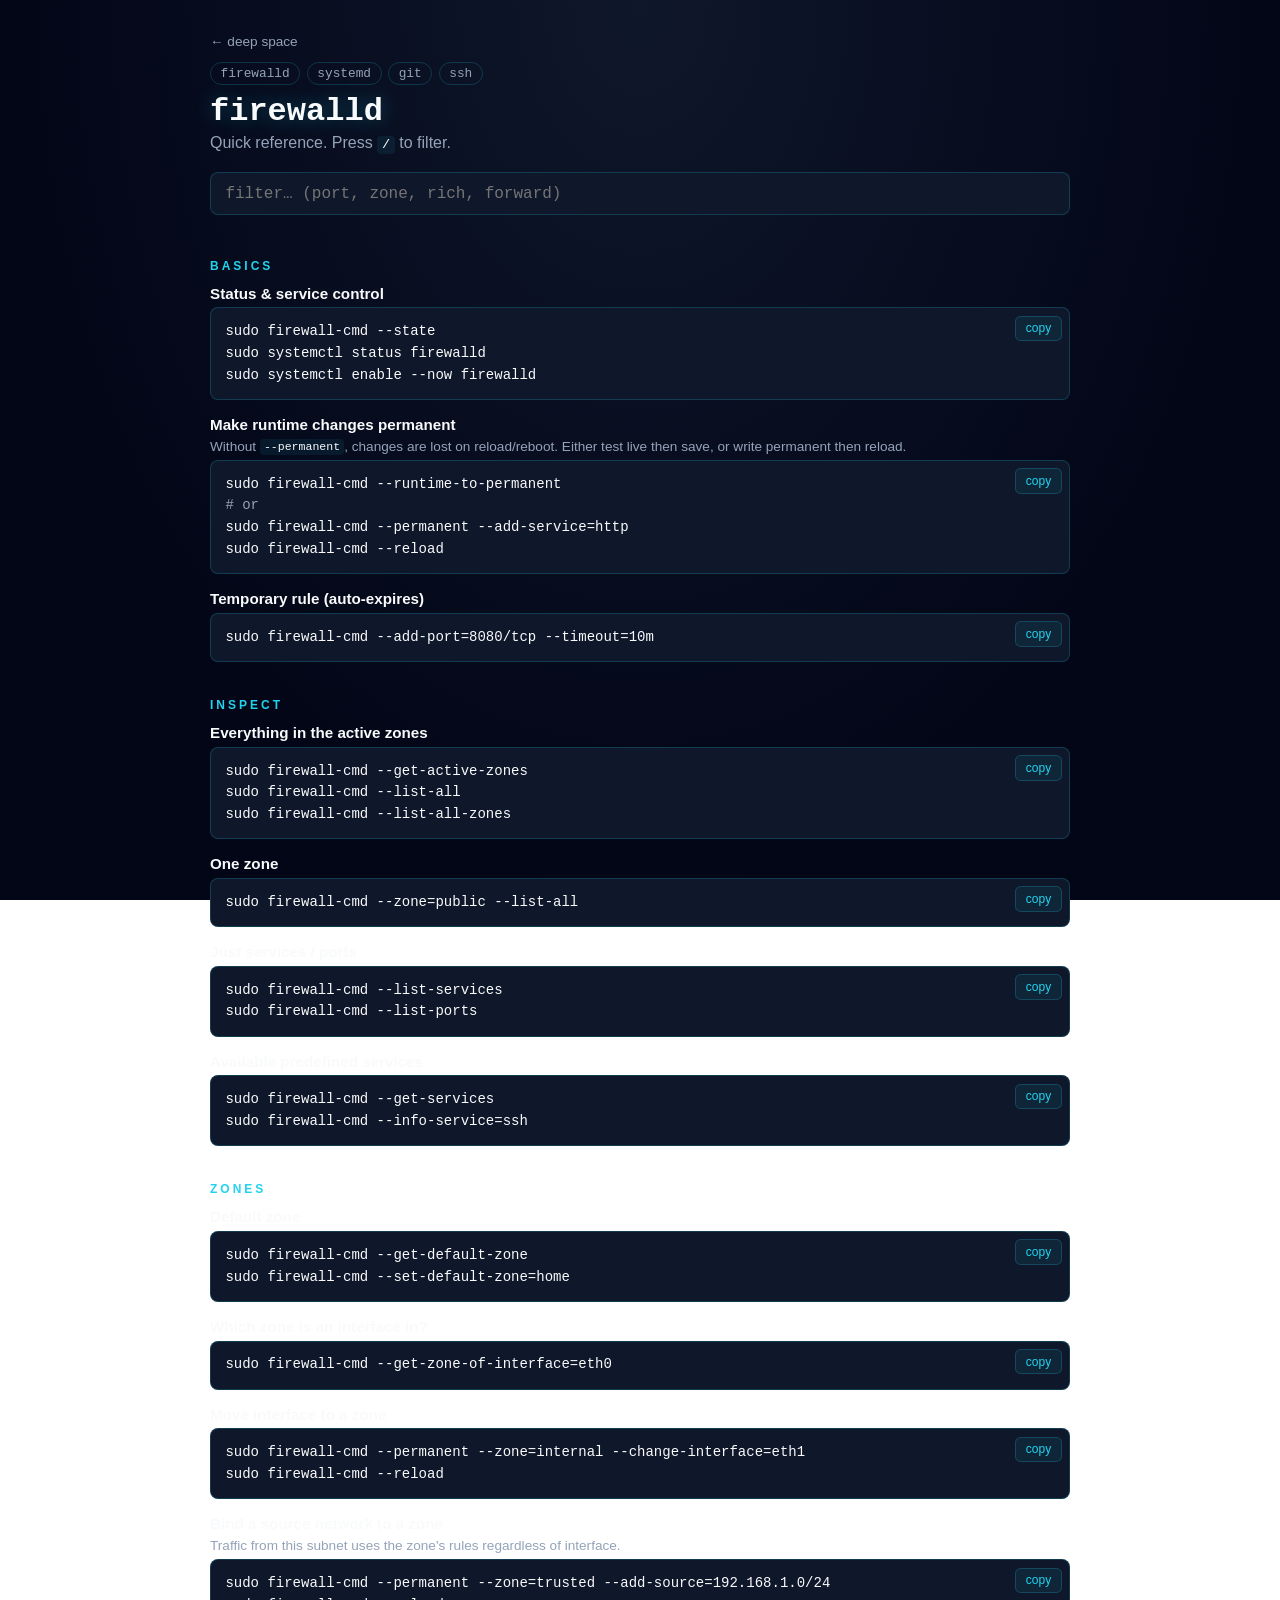
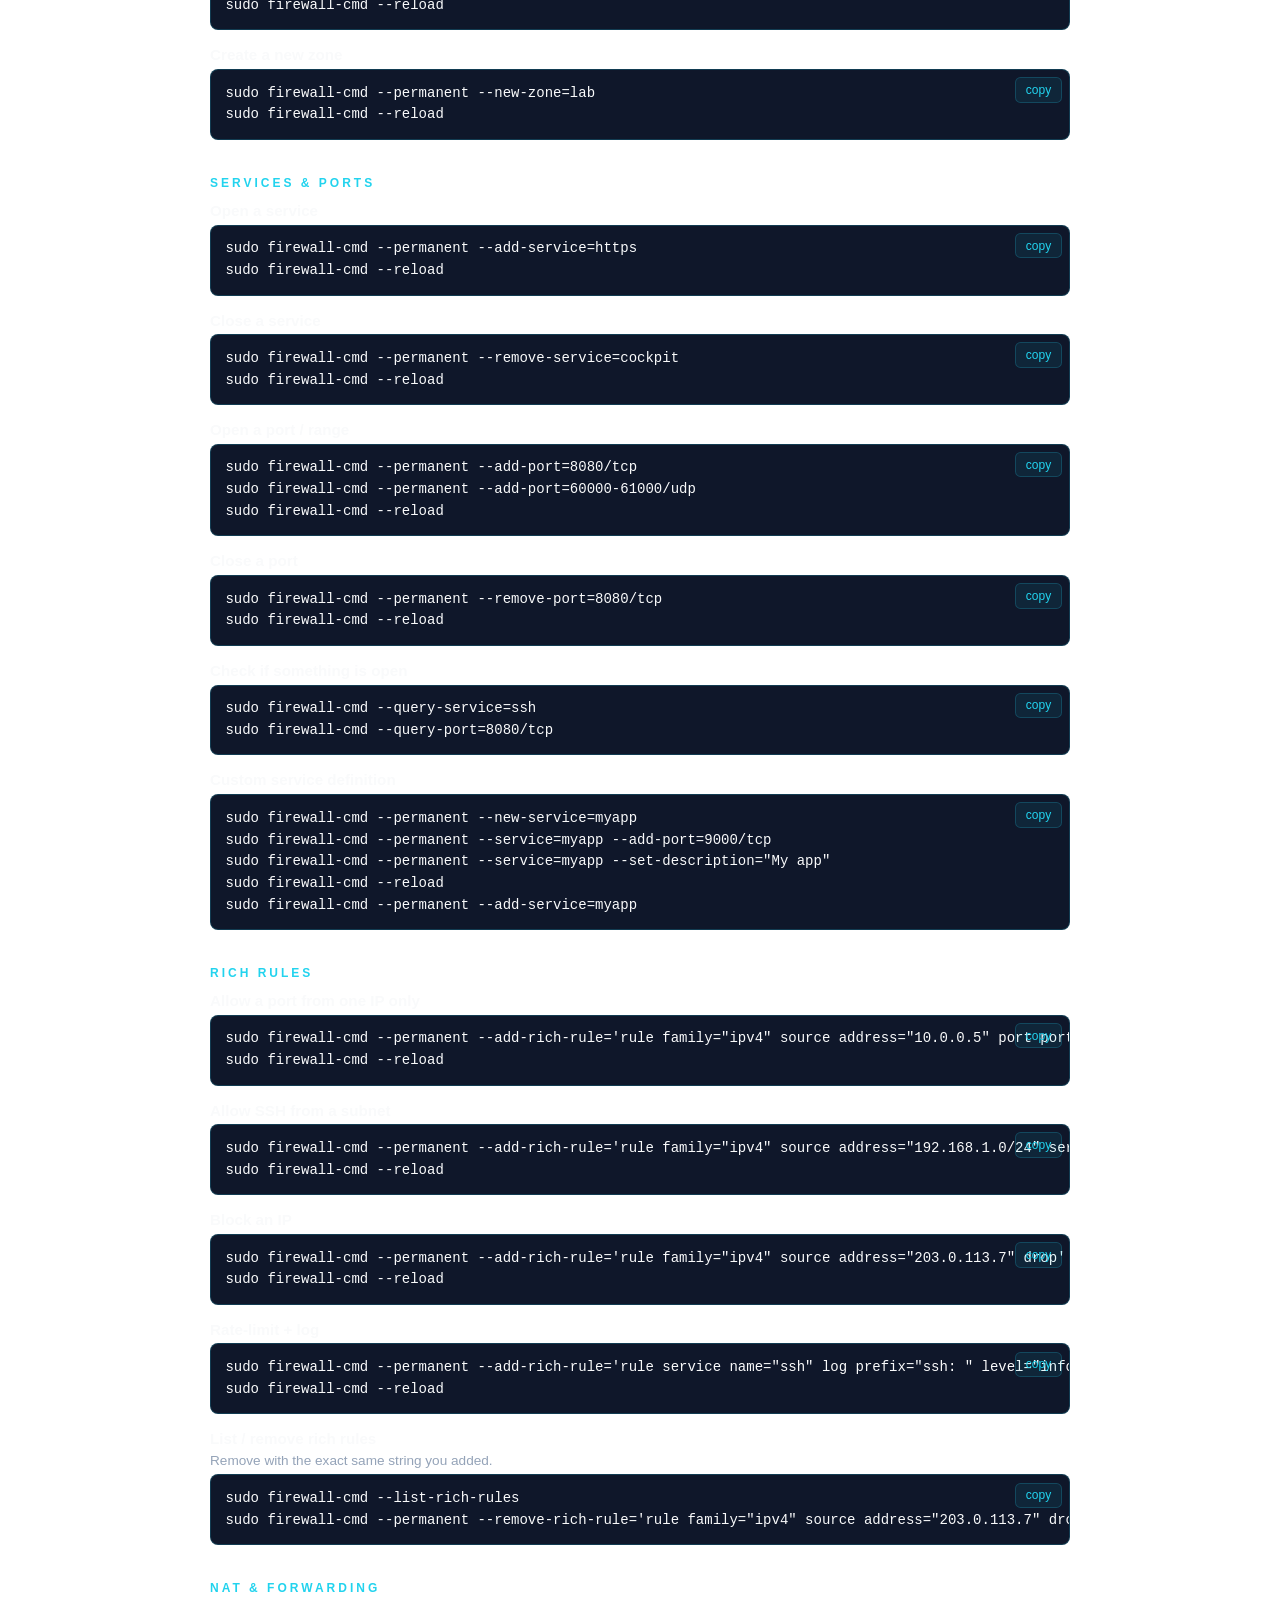
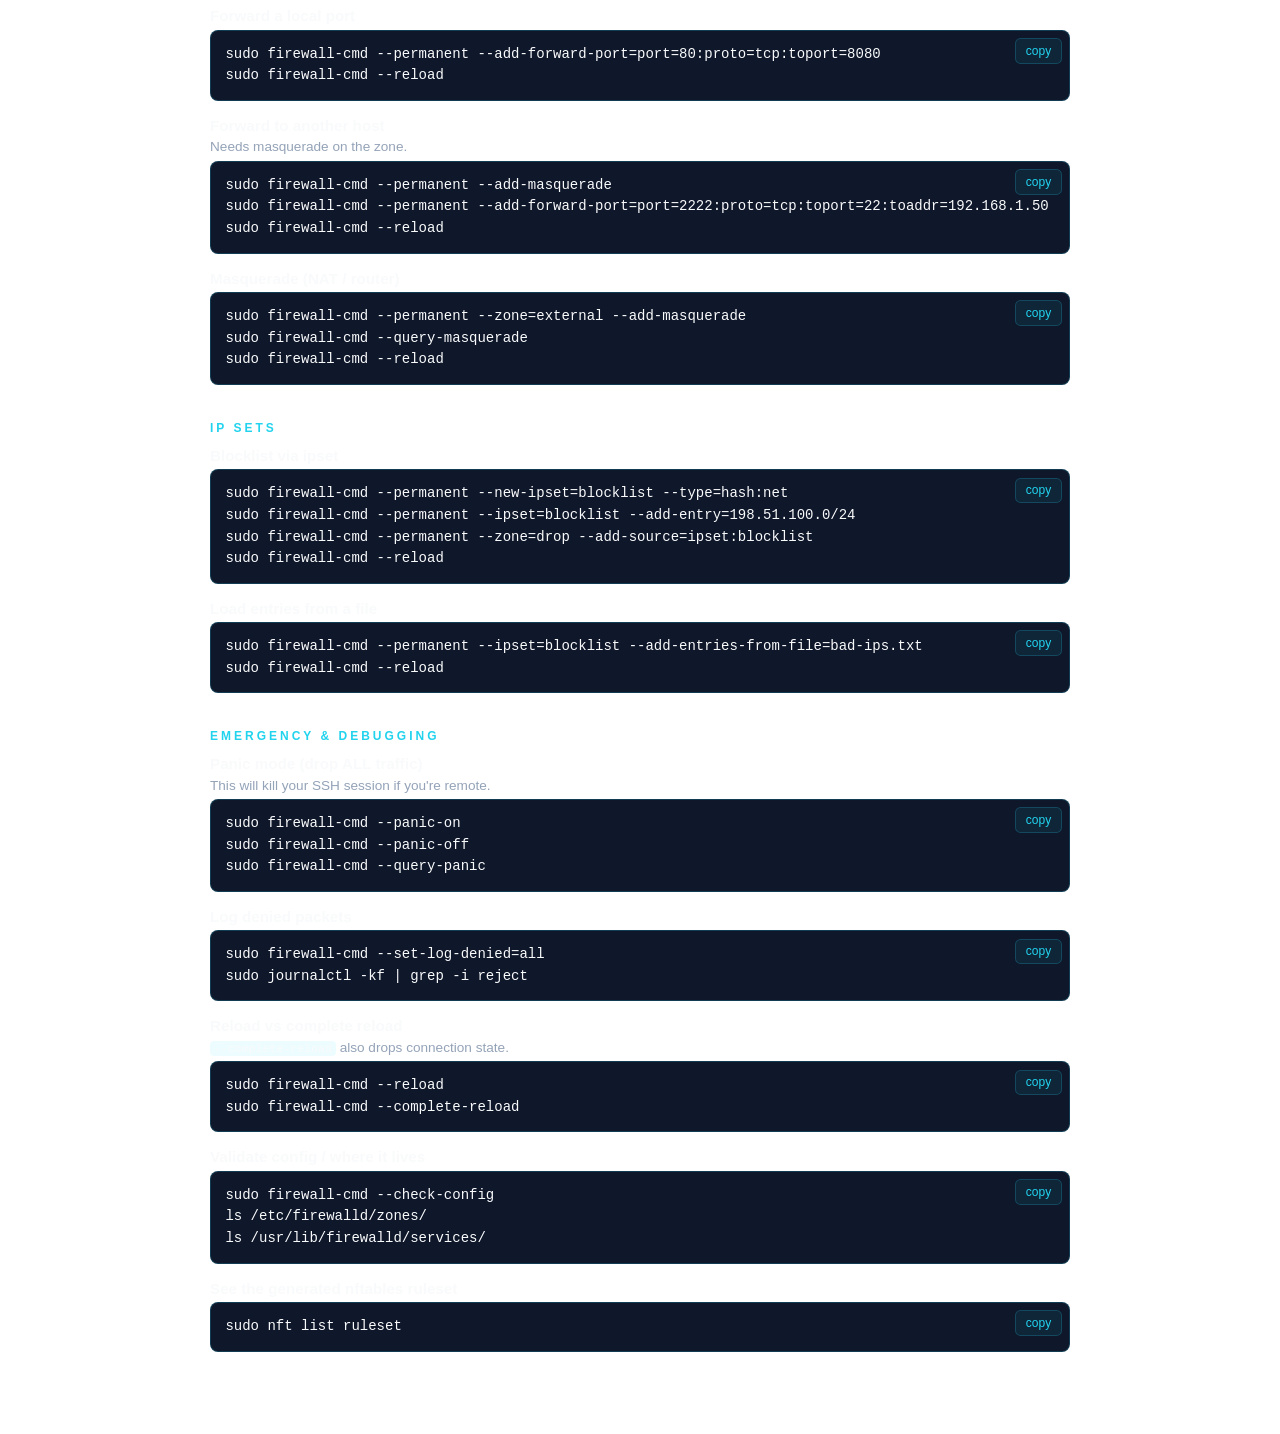
==== firewalld.html @ 0b42f3c3 "Add cheatsheets for stuff" ====
<!DOCTYPE html>
<html lang="en">
<head>
<meta charset="UTF-8">
<meta name="viewport" content="width=device-width, initial-scale=1.0">
<title>firewalld cheat sheet</title>
<link rel="stylesheet" href="/cheatsheet.css">
</head>
<body>
<main>

<header>
  <a href="/">← deep space</a>
  <h1>firewalld</h1>
  <p>Quick reference. Press <code class="inline">/</code> to filter.</p>
  <input id="filter" type="search" placeholder="filter… (port, zone, rich, forward)" autocomplete="off">
</header>

<section>
  <h2>Basics</h2>

  <div class="card">
    <h3>Status &amp; service control</h3>
    <div class="code"><pre>sudo firewall-cmd --state
sudo systemctl status firewalld
sudo systemctl enable --now firewalld</pre></div>
  </div>

  <div class="card">
    <h3>Make runtime changes permanent</h3>
    <p class="note">Without <code class="inline">--permanent</code>, changes are lost on reload/reboot. Either test live then save, or write permanent then reload.</p>
    <div class="code"><pre>sudo firewall-cmd --runtime-to-permanent
<span class="c"># or</span>
sudo firewall-cmd --permanent --add-service=http
sudo firewall-cmd --reload</pre></div>
  </div>

  <div class="card">
    <h3>Temporary rule (auto-expires)</h3>
    <div class="code"><pre>sudo firewall-cmd --add-port=8080/tcp --timeout=10m</pre></div>
  </div>
</section>

<section>
  <h2>Inspect</h2>

  <div class="card">
    <h3>Everything in the active zones</h3>
    <div class="code"><pre>sudo firewall-cmd --get-active-zones
sudo firewall-cmd --list-all
sudo firewall-cmd --list-all-zones</pre></div>
  </div>

  <div class="card">
    <h3>One zone</h3>
    <div class="code"><pre>sudo firewall-cmd --zone=public --list-all</pre></div>
  </div>

  <div class="card">
    <h3>Just services / ports</h3>
    <div class="code"><pre>sudo firewall-cmd --list-services
sudo firewall-cmd --list-ports</pre></div>
  </div>

  <div class="card">
    <h3>Available predefined services</h3>
    <div class="code"><pre>sudo firewall-cmd --get-services
sudo firewall-cmd --info-service=ssh</pre></div>
  </div>
</section>

<section>
  <h2>Zones</h2>

  <div class="card">
    <h3>Default zone</h3>
    <div class="code"><pre>sudo firewall-cmd --get-default-zone
sudo firewall-cmd --set-default-zone=home</pre></div>
  </div>

  <div class="card">
    <h3>Which zone is an interface in?</h3>
    <div class="code"><pre>sudo firewall-cmd --get-zone-of-interface=eth0</pre></div>
  </div>

  <div class="card">
    <h3>Move interface to a zone</h3>
    <div class="code"><pre>sudo firewall-cmd --permanent --zone=internal --change-interface=eth1
sudo firewall-cmd --reload</pre></div>
  </div>

  <div class="card">
    <h3>Bind a source network to a zone</h3>
    <p class="note">Traffic from this subnet uses the zone's rules regardless of interface.</p>
    <div class="code"><pre>sudo firewall-cmd --permanent --zone=trusted --add-source=192.168.1.0/24
sudo firewall-cmd --reload</pre></div>
  </div>

  <div class="card">
    <h3>Create a new zone</h3>
    <div class="code"><pre>sudo firewall-cmd --permanent --new-zone=lab
sudo firewall-cmd --reload</pre></div>
  </div>
</section>

<section>
  <h2>Services &amp; ports</h2>

  <div class="card">
    <h3>Open a service</h3>
    <div class="code"><pre>sudo firewall-cmd --permanent --add-service=https
sudo firewall-cmd --reload</pre></div>
  </div>

  <div class="card">
    <h3>Close a service</h3>
    <div class="code"><pre>sudo firewall-cmd --permanent --remove-service=cockpit
sudo firewall-cmd --reload</pre></div>
  </div>

  <div class="card">
    <h3>Open a port / range</h3>
    <div class="code"><pre>sudo firewall-cmd --permanent --add-port=8080/tcp
sudo firewall-cmd --permanent --add-port=60000-61000/udp
sudo firewall-cmd --reload</pre></div>
  </div>

  <div class="card">
    <h3>Close a port</h3>
    <div class="code"><pre>sudo firewall-cmd --permanent --remove-port=8080/tcp
sudo firewall-cmd --reload</pre></div>
  </div>

  <div class="card">
    <h3>Check if something is open</h3>
    <div class="code"><pre>sudo firewall-cmd --query-service=ssh
sudo firewall-cmd --query-port=8080/tcp</pre></div>
  </div>

  <div class="card">
    <h3>Custom service definition</h3>
    <div class="code"><pre>sudo firewall-cmd --permanent --new-service=myapp
sudo firewall-cmd --permanent --service=myapp --add-port=9000/tcp
sudo firewall-cmd --permanent --service=myapp --set-description="My app"
sudo firewall-cmd --reload
sudo firewall-cmd --permanent --add-service=myapp</pre></div>
  </div>
</section>

<section>
  <h2>Rich rules</h2>

  <div class="card">
    <h3>Allow a port from one IP only</h3>
    <div class="code"><pre>sudo firewall-cmd --permanent --add-rich-rule='rule family="ipv4" source address="10.0.0.5" port port="5432" protocol="tcp" accept'
sudo firewall-cmd --reload</pre></div>
  </div>

  <div class="card">
    <h3>Allow SSH from a subnet</h3>
    <div class="code"><pre>sudo firewall-cmd --permanent --add-rich-rule='rule family="ipv4" source address="192.168.1.0/24" service name="ssh" accept'
sudo firewall-cmd --reload</pre></div>
  </div>

  <div class="card">
    <h3>Block an IP</h3>
    <div class="code"><pre>sudo firewall-cmd --permanent --add-rich-rule='rule family="ipv4" source address="203.0.113.7" drop'
sudo firewall-cmd --reload</pre></div>
  </div>

  <div class="card">
    <h3>Rate-limit + log</h3>
    <div class="code"><pre>sudo firewall-cmd --permanent --add-rich-rule='rule service name="ssh" log prefix="ssh: " level="info" limit value="3/m" accept'
sudo firewall-cmd --reload</pre></div>
  </div>

  <div class="card">
    <h3>List / remove rich rules</h3>
    <p class="note">Remove with the exact same string you added.</p>
    <div class="code"><pre>sudo firewall-cmd --list-rich-rules
sudo firewall-cmd --permanent --remove-rich-rule='rule family="ipv4" source address="203.0.113.7" drop'</pre></div>
  </div>
</section>

<section>
  <h2>NAT &amp; forwarding</h2>

  <div class="card">
    <h3>Forward a local port</h3>
    <div class="code"><pre>sudo firewall-cmd --permanent --add-forward-port=port=80:proto=tcp:toport=8080
sudo firewall-cmd --reload</pre></div>
  </div>

  <div class="card">
    <h3>Forward to another host</h3>
    <p class="note">Needs masquerade on the zone.</p>
    <div class="code"><pre>sudo firewall-cmd --permanent --add-masquerade
sudo firewall-cmd --permanent --add-forward-port=port=2222:proto=tcp:toport=22:toaddr=192.168.1.50
sudo firewall-cmd --reload</pre></div>
  </div>

  <div class="card">
    <h3>Masquerade (NAT / router)</h3>
    <div class="code"><pre>sudo firewall-cmd --permanent --zone=external --add-masquerade
sudo firewall-cmd --query-masquerade
sudo firewall-cmd --reload</pre></div>
  </div>
</section>

<section>
  <h2>IP sets</h2>

  <div class="card">
    <h3>Blocklist via ipset</h3>
    <div class="code"><pre>sudo firewall-cmd --permanent --new-ipset=blocklist --type=hash:net
sudo firewall-cmd --permanent --ipset=blocklist --add-entry=198.51.100.0/24
sudo firewall-cmd --permanent --zone=drop --add-source=ipset:blocklist
sudo firewall-cmd --reload</pre></div>
  </div>

  <div class="card">
    <h3>Load entries from a file</h3>
    <div class="code"><pre>sudo firewall-cmd --permanent --ipset=blocklist --add-entries-from-file=bad-ips.txt
sudo firewall-cmd --reload</pre></div>
  </div>
</section>

<section>
  <h2>Emergency &amp; debugging</h2>

  <div class="card">
    <h3>Panic mode (drop ALL traffic)</h3>
    <p class="note">This will kill your SSH session if you're remote.</p>
    <div class="code"><pre>sudo firewall-cmd --panic-on
sudo firewall-cmd --panic-off
sudo firewall-cmd --query-panic</pre></div>
  </div>

  <div class="card">
    <h3>Log denied packets</h3>
    <div class="code"><pre>sudo firewall-cmd --set-log-denied=all
sudo journalctl -kf | grep -i reject</pre></div>
  </div>

  <div class="card">
    <h3>Reload vs complete reload</h3>
    <p class="note"><code class="inline">--complete-reload</code> also drops connection state.</p>
    <div class="code"><pre>sudo firewall-cmd --reload
sudo firewall-cmd --complete-reload</pre></div>
  </div>

  <div class="card">
    <h3>Validate config / where it lives</h3>
    <div class="code"><pre>sudo firewall-cmd --check-config
ls /etc/firewalld/zones/
ls /usr/lib/firewalld/services/</pre></div>
  </div>

  <div class="card">
    <h3>See the generated nftables ruleset</h3>
    <div class="code"><pre>sudo nft list ruleset</pre></div>
  </div>
</section>

<p id="empty" hidden>Nothing matches.</p>

</main>

<script src="/cheatsheet.js"></script>

</body>
</html>
---- cheatsheet.css ----
/* Shared styles for the cheat sheet pages (/firewalld, /systemd, ...) */

:root {
  --bg: #020617;
  --panel: #0f172a;
  --border: #22d3ee33;
  --accent: #22d3ee;
  --accent-2: #a855f7;
  --text: #f9fafb;
  --muted: #94a3b8;
  --mono: ui-monospace, 'SFMono-Regular', 'Cascadia Code', 'Fira Code', Menlo, Consolas, monospace;
}

* { box-sizing: border-box; }

body {
  margin: 0;
  min-height: 100vh;
  background: radial-gradient(ellipse at top, #0f172a 0%, var(--bg) 70%) fixed;
  font-family: 'Segoe UI', Tahoma, Geneva, Verdana, sans-serif;
  color: var(--text);
  padding: 2rem 1rem 4rem;
}

main { max-width: 860px; margin: 0 auto; }

header { margin-bottom: 1.5rem; }
header a { color: var(--muted); text-decoration: none; font-size: 0.85rem; }
header a:hover { color: var(--accent); }
h1 {
  margin: 0.5rem 0 0.25rem;
  font-size: 2rem;
  font-family: var(--mono);
  text-shadow: 0 0 20px #22d3ee55;
}
header p { margin: 0; color: var(--muted); }

nav.sheets { display: flex; flex-wrap: wrap; gap: 0.4rem; margin-top: 0.75rem; }
nav.sheets a {
  padding: 0.2rem 0.6rem;
  border: 1px solid var(--border);
  border-radius: 999px;
  font-family: var(--mono);
  font-size: 0.8rem;
}
nav.sheets a.current { color: var(--panel); background: var(--accent); border-color: var(--accent); }

#filter {
  width: 100%;
  margin: 1.25rem 0 0.5rem;
  padding: 0.7rem 0.9rem;
  background: var(--panel);
  border: 1px solid var(--border);
  border-radius: 0.5rem;
  color: var(--text);
  font: inherit;
  font-family: var(--mono);
}
#filter:focus { outline: none; border-color: var(--accent); box-shadow: 0 0 0 3px #22d3ee22; }

h2 {
  margin: 2.25rem 0 0.75rem;
  font-size: 0.75rem;
  letter-spacing: 0.25em;
  text-transform: uppercase;
  color: var(--accent);
}

.card { margin-bottom: 1rem; }
.card h3 { margin: 0 0 0.35rem; font-size: 0.95rem; font-weight: 600; }
.card .note { margin: 0 0 0.4rem; font-size: 0.85rem; color: var(--muted); }

.code {
  position: relative;
  background: var(--panel);
  border: 1px solid var(--border);
  border-radius: 0.5rem;
}
pre {
  margin: 0;
  padding: 0.8rem 4.5rem 0.8rem 0.9rem;
  overflow-x: auto;
  font-family: var(--mono);
  font-size: 0.875rem;
  line-height: 1.55;
}
.c { color: var(--muted); } /* comments */

.copy {
  position: absolute;
  top: 0.45rem;
  right: 0.45rem;
  padding: 0.3rem 0.6rem;
  background: #22d3ee14;
  color: var(--accent);
  border: 1px solid var(--border);
  border-radius: 0.35rem;
  font: inherit;
  font-size: 0.75rem;
  cursor: pointer;
  transition: background 0.15s, color 0.15s;
}
.copy:hover { background: #22d3ee30; color: #fff; }
.copy.done { background: var(--accent); color: var(--panel); }

code.inline {
  font-family: var(--mono);
  font-size: 0.85em;
  background: #22d3ee14;
  padding: 0.1em 0.35em;
  border-radius: 0.25rem;
  color: var(--text);
}

[hidden] { display: none !important; }
#empty { color: var(--muted); text-align: center; margin-top: 2rem; }
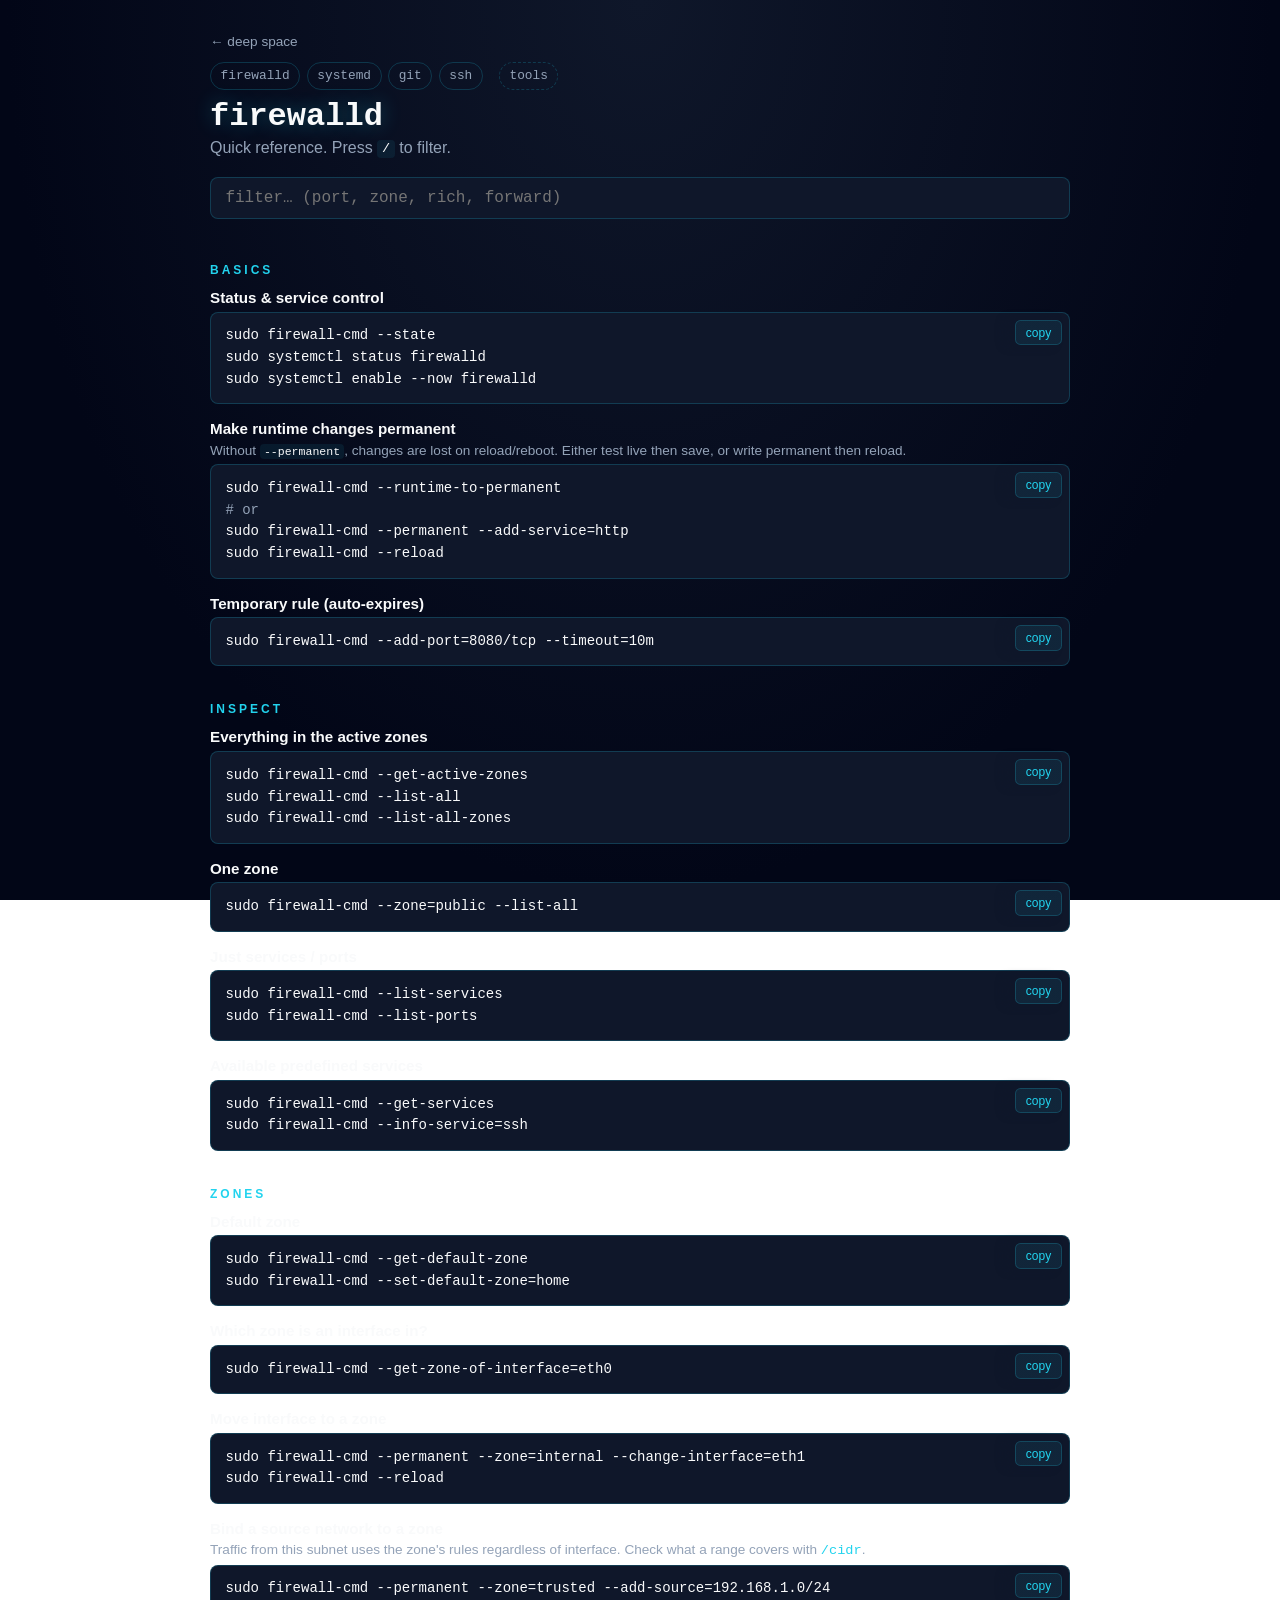
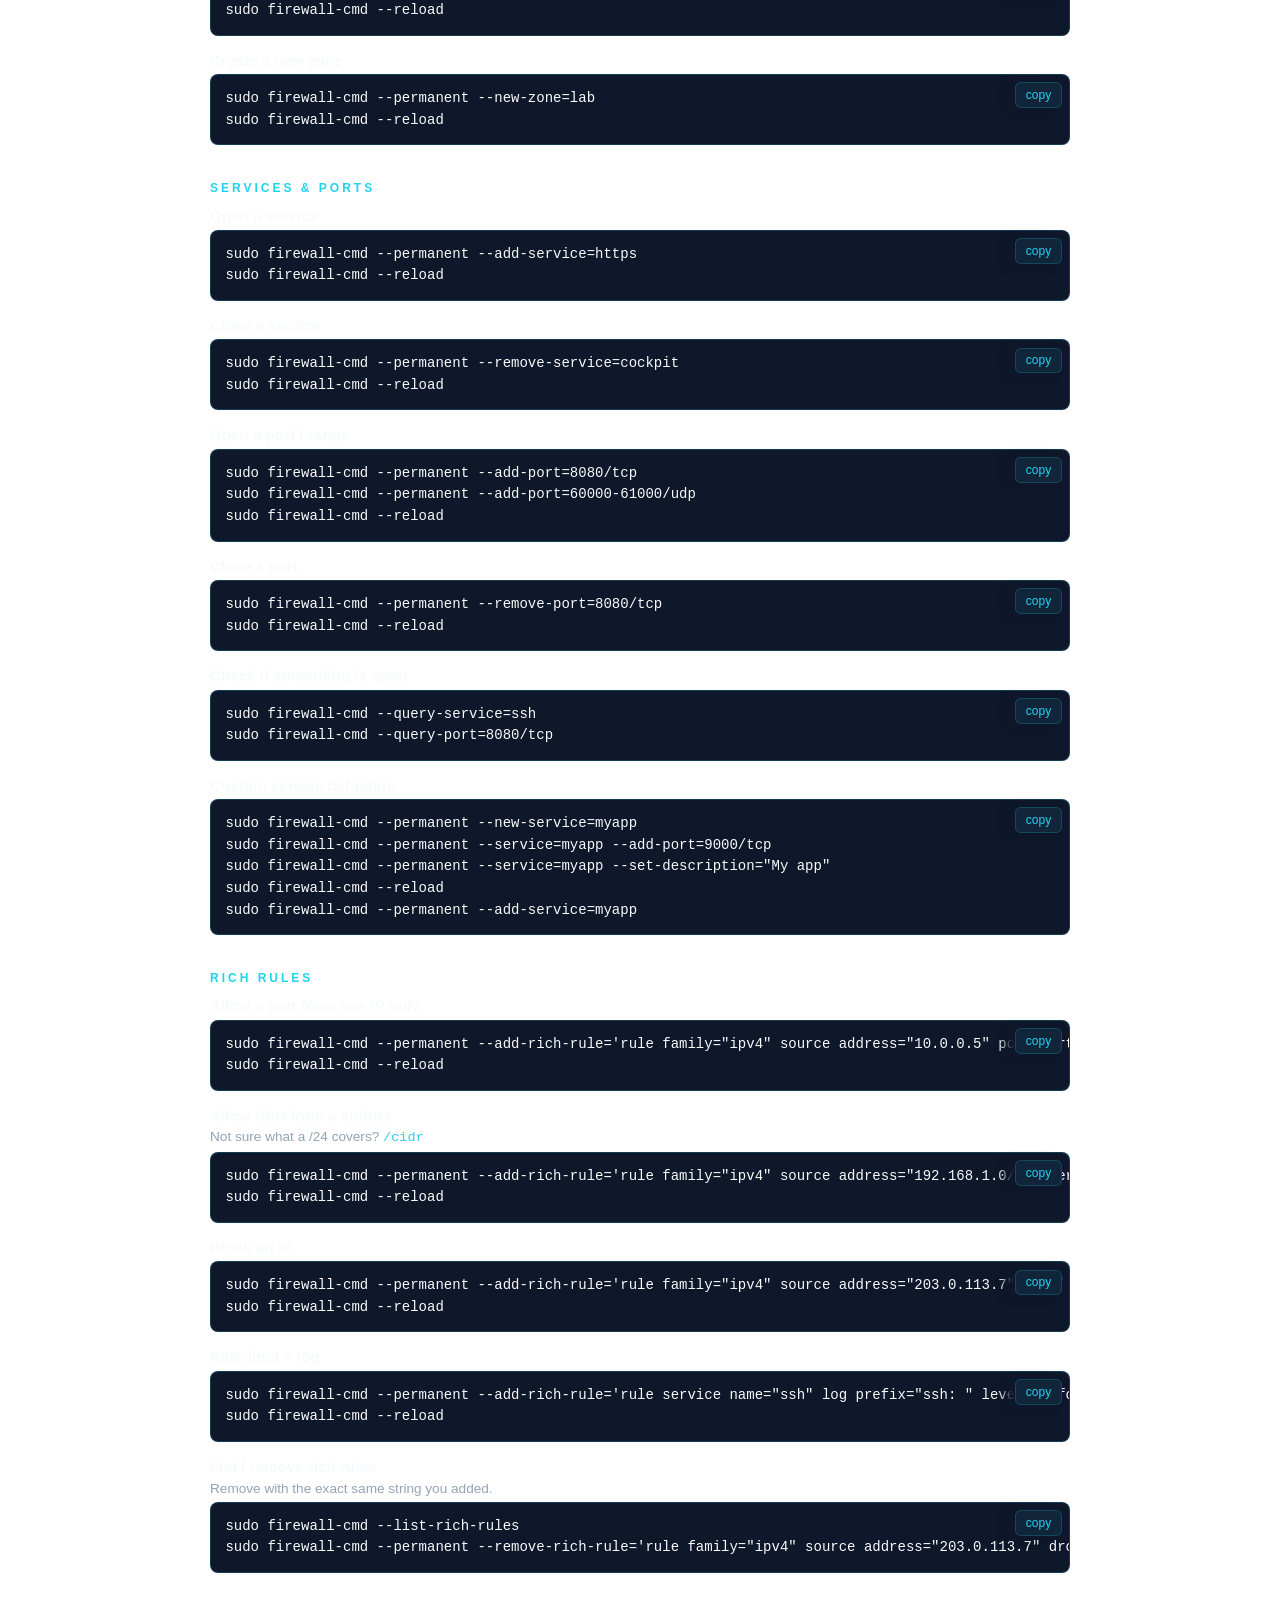
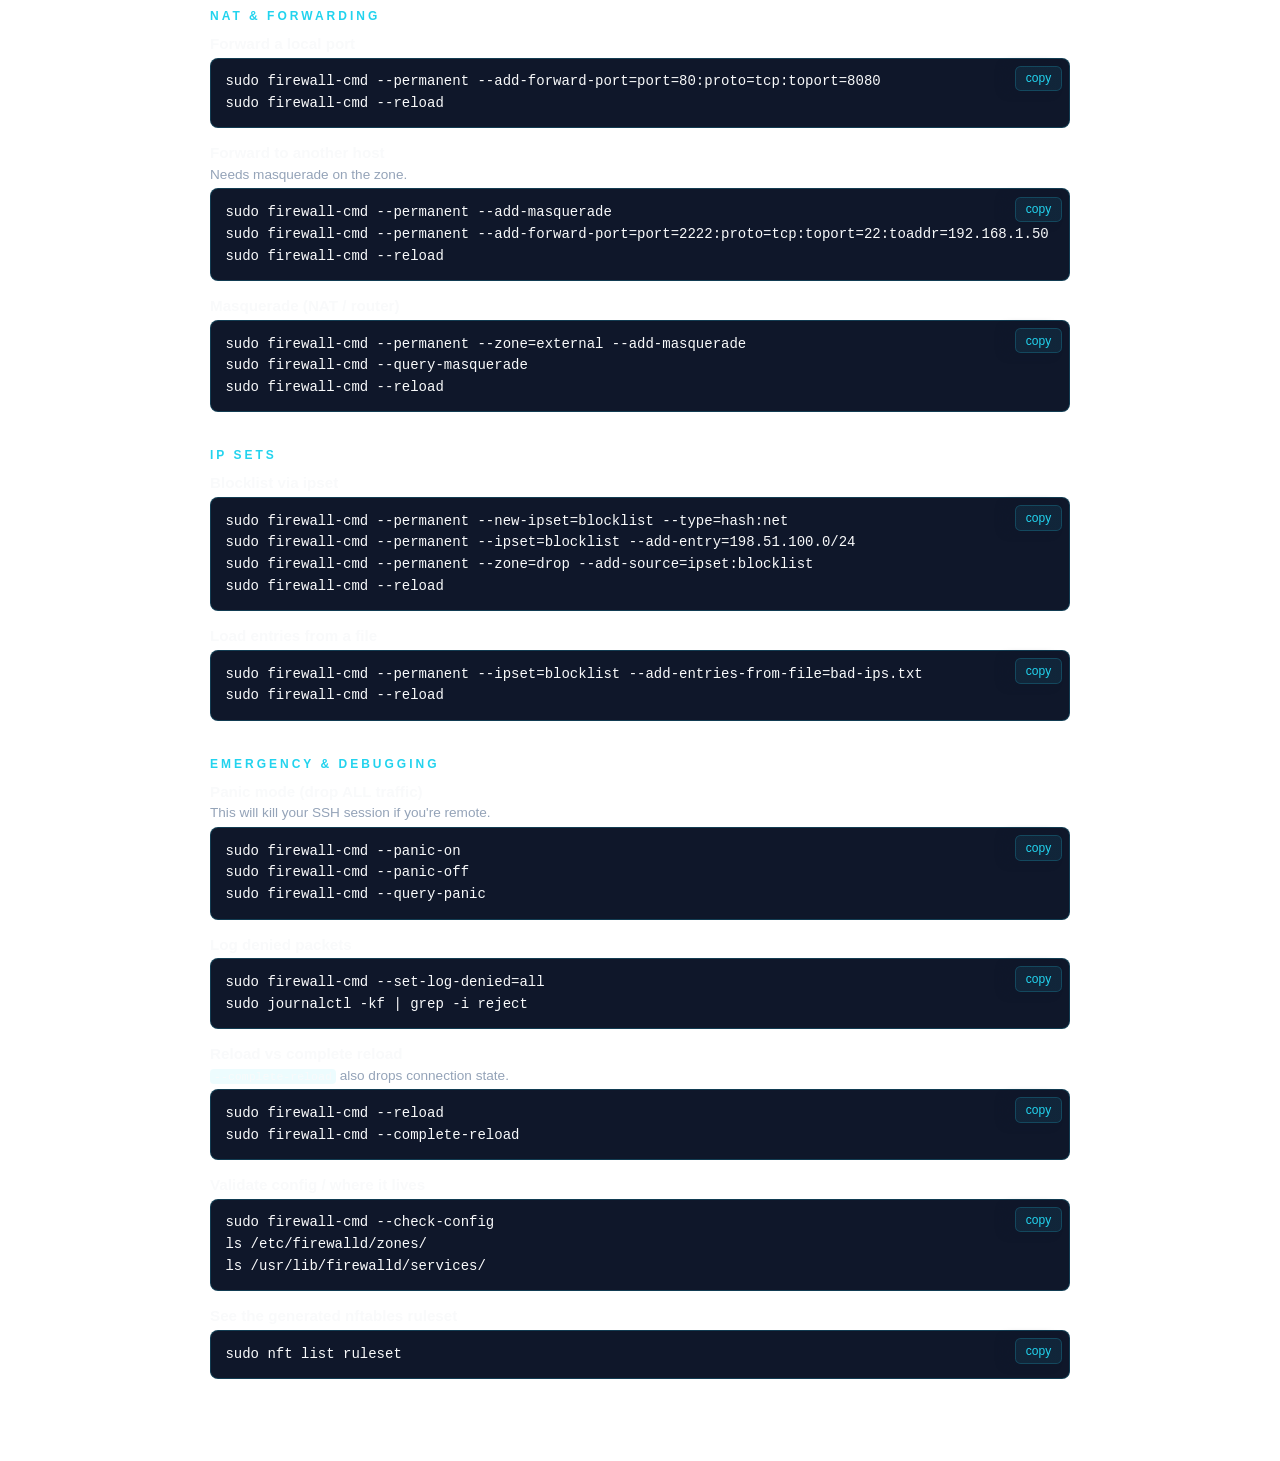
==== commit 2477ed19: "Add some more cool tools, and a page for running them" ====
--- a/firewalld.html
+++ b/firewalld.html
@@ -11,6 +11,7 @@
 
 <header>
   <a href="/">← deep space</a>
+  <nav class="sheets"></nav>
   <h1>firewalld</h1>
   <p>Quick reference. Press <code class="inline">/</code> to filter.</p>
   <input id="filter" type="search" placeholder="filter… (port, zone, rich, forward)" autocomplete="off">
@@ -91,7 +92,7 @@
 
   <div class="card">
     <h3>Bind a source network to a zone</h3>
-    <p class="note">Traffic from this subnet uses the zone's rules regardless of interface.</p>
+    <p class="note">Traffic from this subnet uses the zone's rules regardless of interface. Check what a range covers with <a href="/tools#cidr">/cidr</a>.</p>
     <div class="code"><pre>sudo firewall-cmd --permanent --zone=trusted --add-source=192.168.1.0/24
 sudo firewall-cmd --reload</pre></div>
   </div>
@@ -158,6 +159,7 @@
 
   <div class="card">
     <h3>Allow SSH from a subnet</h3>
+    <p class="note">Not sure what a /24 covers? <a href="/tools#cidr">/cidr</a></p>
     <div class="code"><pre>sudo firewall-cmd --permanent --add-rich-rule='rule family="ipv4" source address="192.168.1.0/24" service name="ssh" accept'
 sudo firewall-cmd --reload</pre></div>
   </div>
--- a/cheatsheet.css
+++ b/cheatsheet.css
@@ -35,15 +35,18 @@
 }
 header p { margin: 0; color: var(--muted); }
 
-nav.sheets { display: flex; flex-wrap: wrap; gap: 0.4rem; margin-top: 0.75rem; }
+/* min-height = one row of pills, so the empty placeholder takes the same space */
+nav.sheets { display: flex; flex-wrap: wrap; gap: 0.4rem; margin-top: 0.75rem; min-height: calc(1.6rem + 2px); }
 nav.sheets a {
   padding: 0.2rem 0.6rem;
+  line-height: 1.2rem;
   border: 1px solid var(--border);
   border-radius: 999px;
   font-family: var(--mono);
   font-size: 0.8rem;
 }
-nav.sheets a.current { color: var(--panel); background: var(--accent); border-color: var(--accent); }
+nav.sheets a.extra { border-style: dashed; margin-left: 0.6rem; }
+nav.sheets a.current { color: var(--panel); background: var(--accent); border-color: var(--accent); border-style: solid; }
 
 #filter {
   width: 100%;
@@ -69,6 +72,8 @@
 .card { margin-bottom: 1rem; }
 .card h3 { margin: 0 0 0.35rem; font-size: 0.95rem; font-weight: 600; }
 .card .note { margin: 0 0 0.4rem; font-size: 0.85rem; color: var(--muted); }
+.card .note a { color: var(--accent); text-decoration: none; font-family: var(--mono); }
+.card .note a:hover { text-decoration: underline; }
 
 .code {
   position: relative;
@@ -91,16 +96,19 @@
   top: 0.45rem;
   right: 0.45rem;
   padding: 0.3rem 0.6rem;
-  background: #22d3ee14;
+  /* Tint layered over a solid panel colour so scrolled text can't show through */
+  background: linear-gradient(#22d3ee14, #22d3ee14), var(--panel);
   color: var(--accent);
   border: 1px solid var(--border);
   border-radius: 0.35rem;
+  box-shadow: -0.6rem 0 0.6rem var(--panel);
+  z-index: 1;
   font: inherit;
   font-size: 0.75rem;
   cursor: pointer;
   transition: background 0.15s, color 0.15s;
 }
-.copy:hover { background: #22d3ee30; color: #fff; }
+.copy:hover { background: linear-gradient(#22d3ee30, #22d3ee30), var(--panel); color: #fff; }
 .copy.done { background: var(--accent); color: var(--panel); }
 
 code.inline {
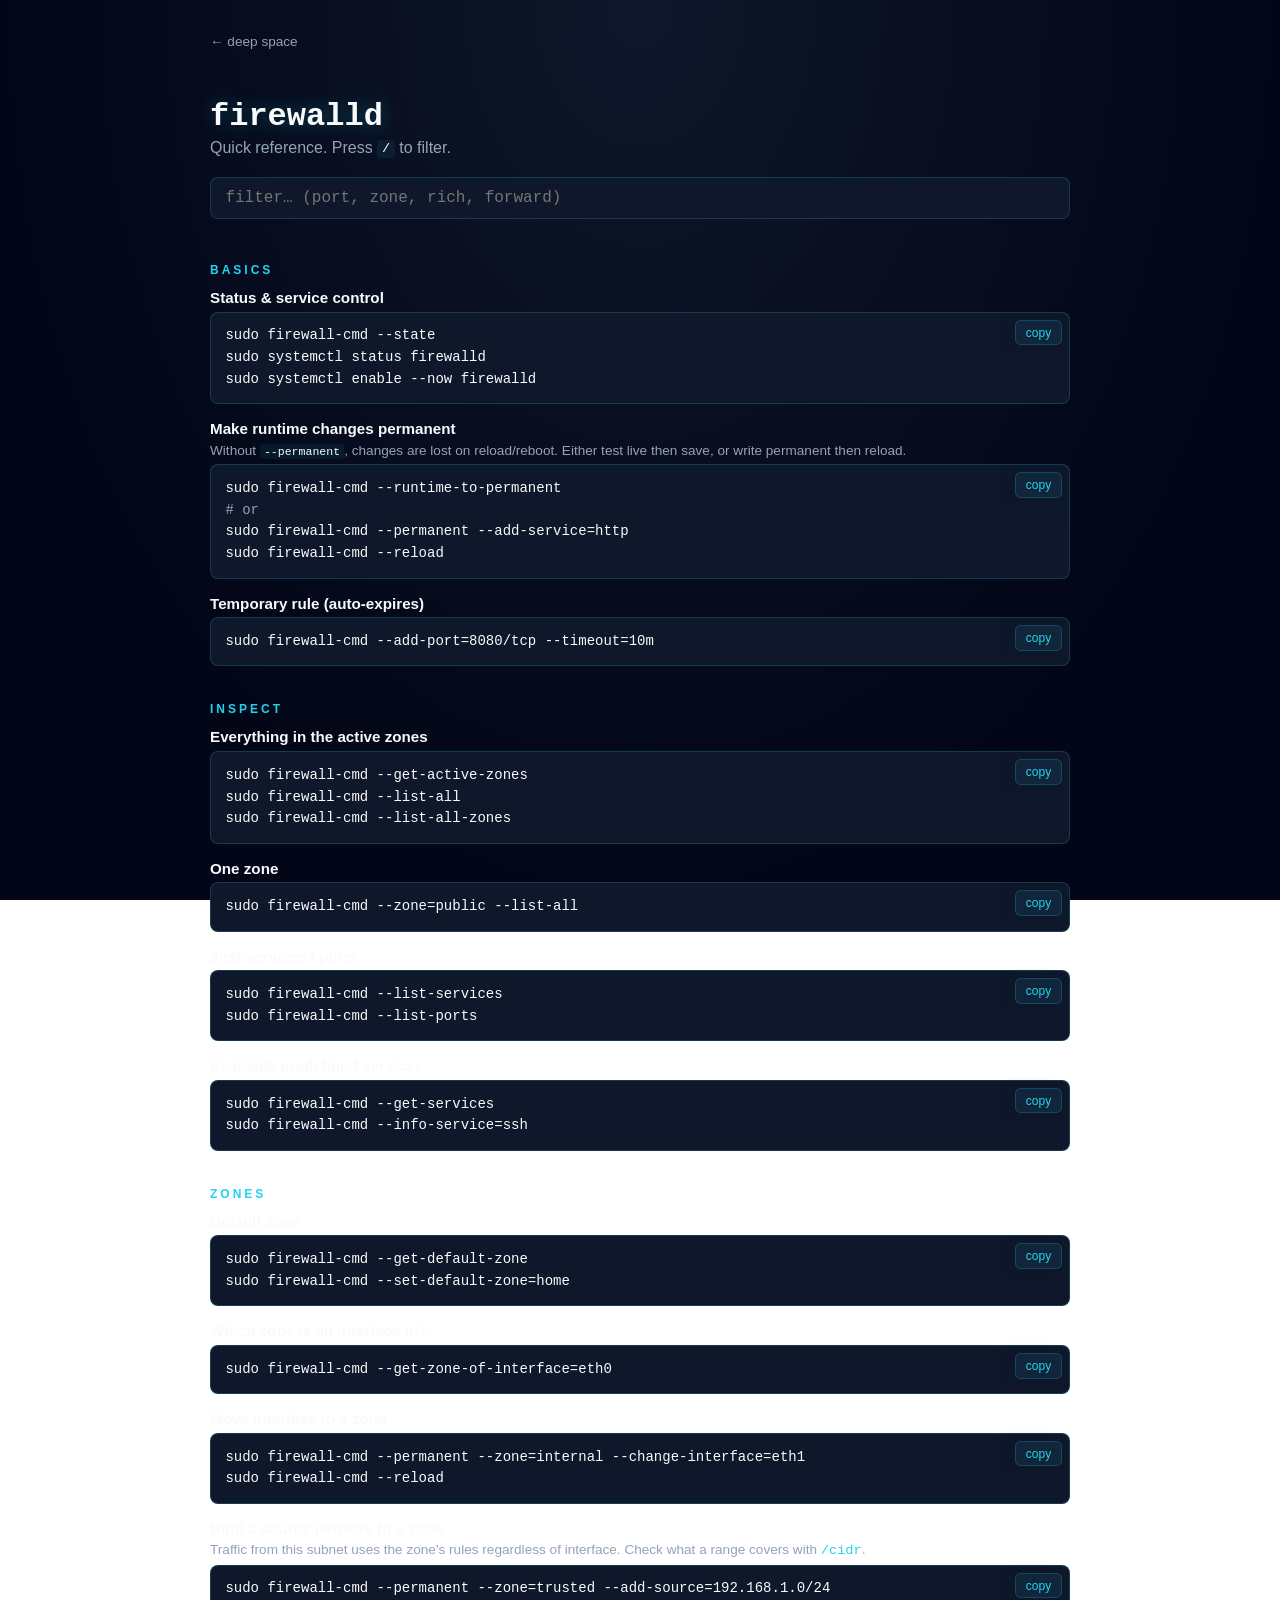
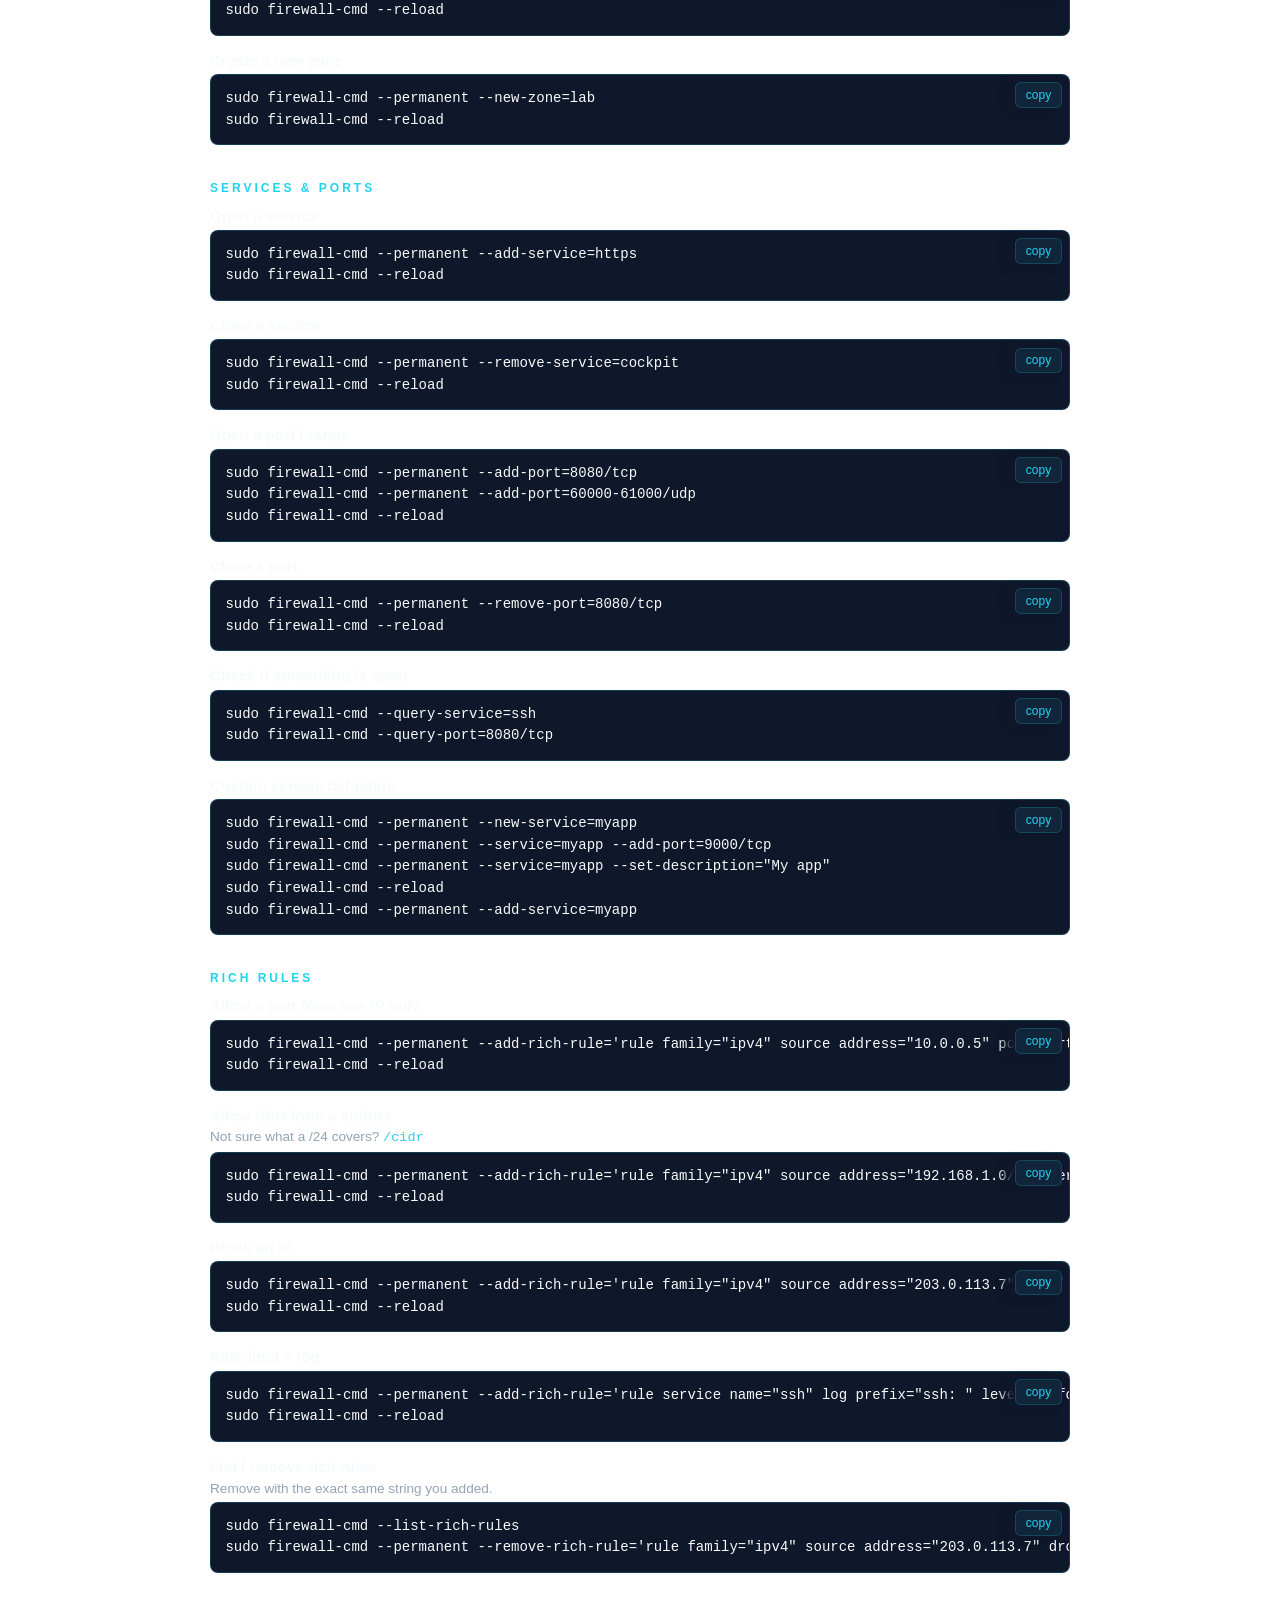
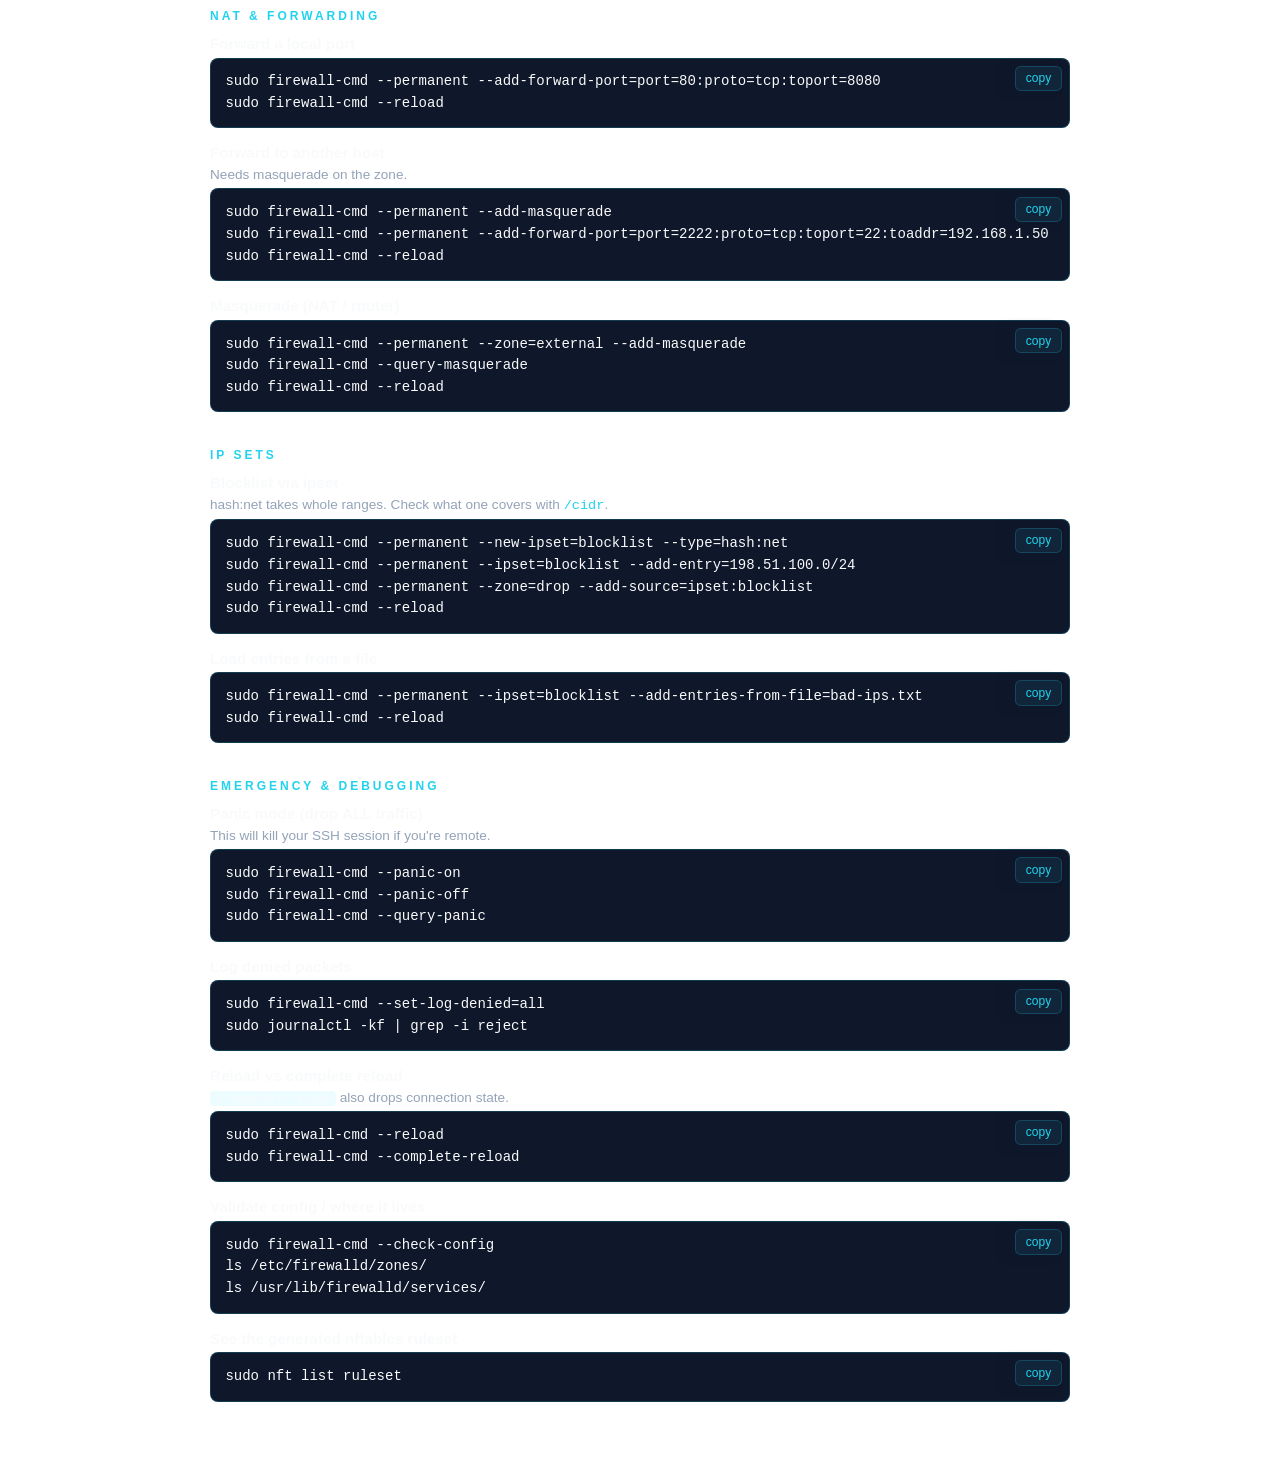
==== commit 91699322: "Link sheets and tools both ways, improve layout on phones" ====
--- a/firewalld.html
+++ b/firewalld.html
@@ -214,6 +214,7 @@
 
   <div class="card">
     <h3>Blocklist via ipset</h3>
+    <p class="note">hash:net takes whole ranges. Check what one covers with <a href="/tools#cidr">/cidr</a>.</p>
     <div class="code"><pre>sudo firewall-cmd --permanent --new-ipset=blocklist --type=hash:net
 sudo firewall-cmd --permanent --ipset=blocklist --add-entry=198.51.100.0/24
 sudo firewall-cmd --permanent --zone=drop --add-source=ipset:blocklist
--- a/cheatsheet.css
+++ b/cheatsheet.css
@@ -69,6 +69,15 @@
   color: var(--accent);
 }
 
+/* "#" links added by cheatsheet.js; always visible on touch screens */
+.anchor { color: var(--muted); text-decoration: none; opacity: 0; transition: opacity 0.15s; }
+h2:hover .anchor, h3:hover .anchor, .anchor:focus { opacity: 1; }
+.anchor:hover { color: var(--accent); }
+@media (hover: none) { .anchor { opacity: 0.5; } }
+
+section, .card { scroll-margin-top: 1rem; }
+.card:target .code { border-color: var(--accent); box-shadow: 0 0 0 3px #22d3ee22; }
+
 .card { margin-bottom: 1rem; }
 .card h3 { margin: 0 0 0.35rem; font-size: 0.95rem; font-weight: 600; }
 .card .note { margin: 0 0 0.4rem; font-size: 0.85rem; color: var(--muted); }
@@ -120,5 +129,24 @@
   color: var(--text);
 }
 
+/* Long paths in notes (/etc/systemd/system/...) would push the page sideways */
+header p, .note, .hint { overflow-wrap: anywhere; }
+
+/* Phones */
+@media (max-width: 600px) {
+  body { padding: 1.25rem 1rem 3rem; }
+  h1 { font-size: 1.6rem; }
+  h2 { margin-top: 1.75rem; }
+  pre { font-size: 0.8rem; }
+}
+
+/* Bigger tap targets on touch screens */
+@media (pointer: coarse) {
+  nav.sheets { gap: 0.5rem; }
+  nav.sheets a { padding: 0.4rem 0.8rem; }
+  .copy { padding: 0.45rem 0.75rem; }
+  pre { padding-right: 5.25rem; }
+}
+
 [hidden] { display: none !important; }
 #empty { color: var(--muted); text-align: center; margin-top: 2rem; }
